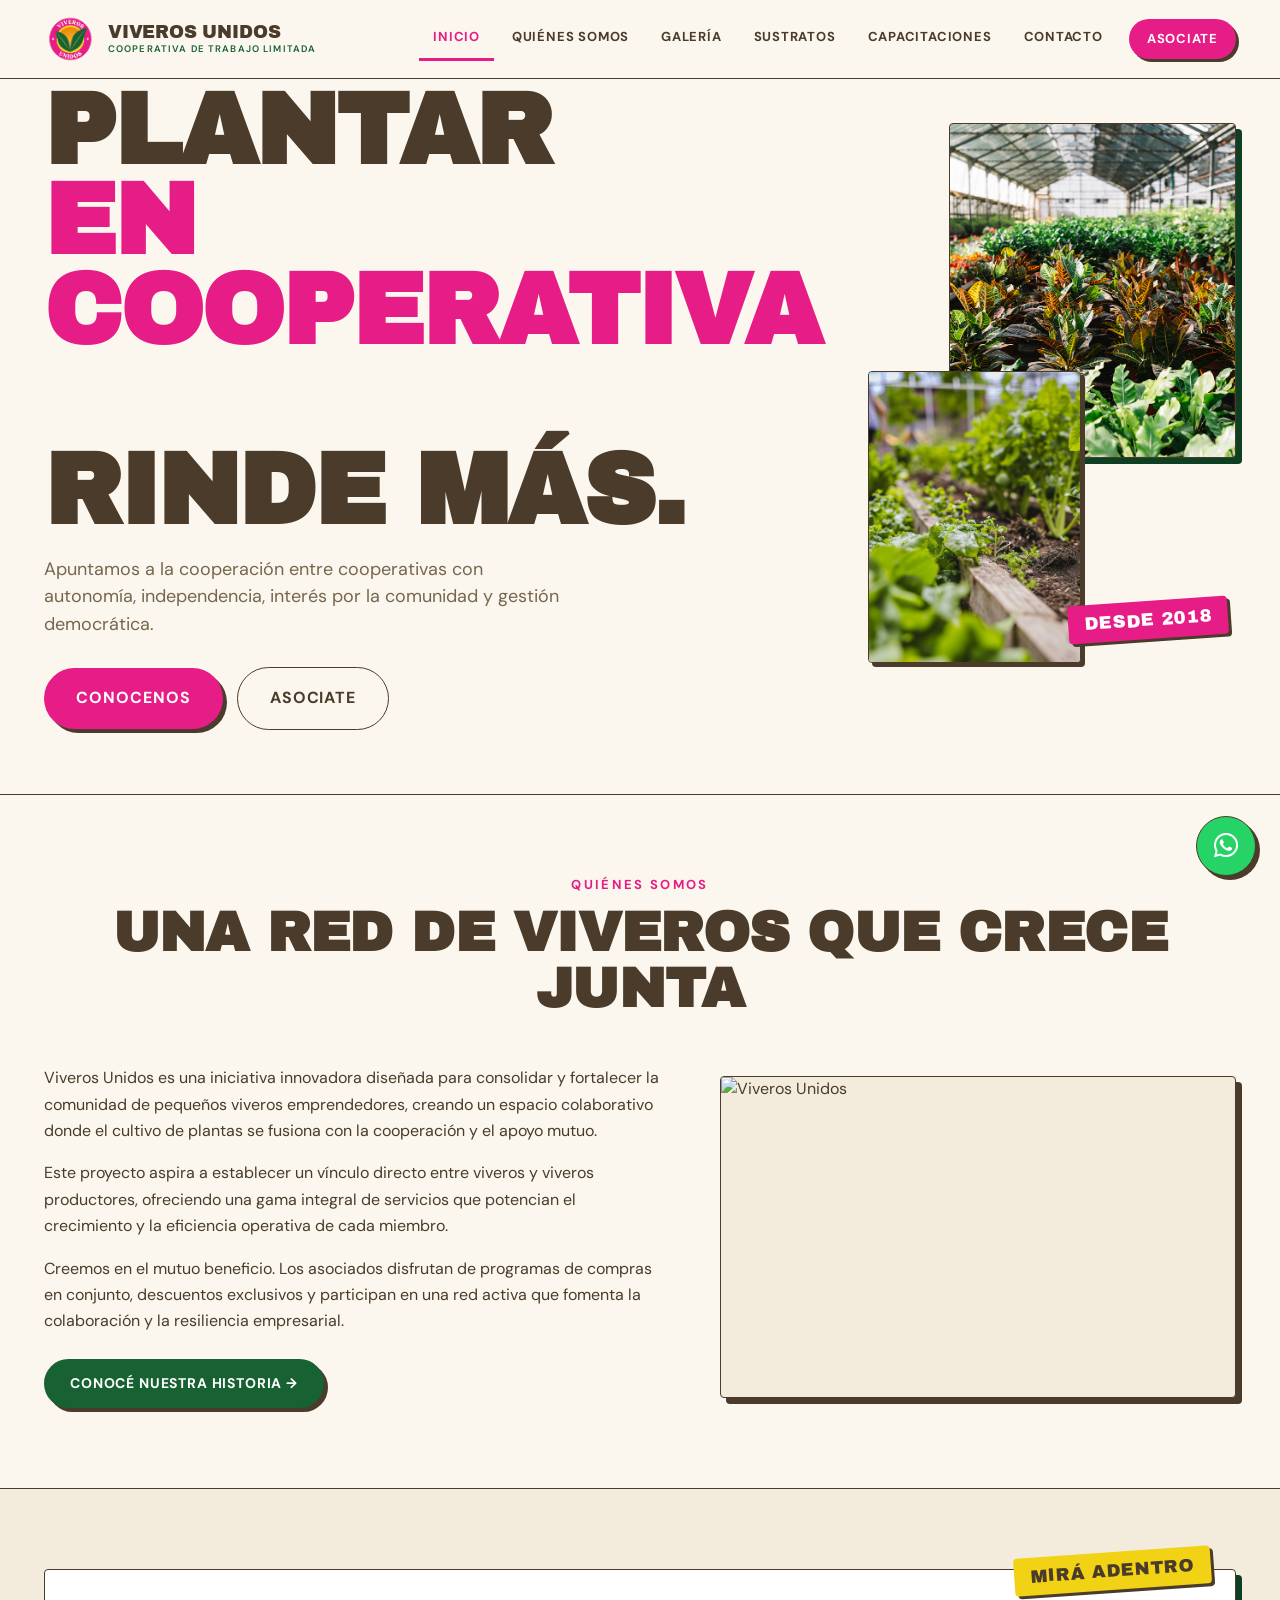
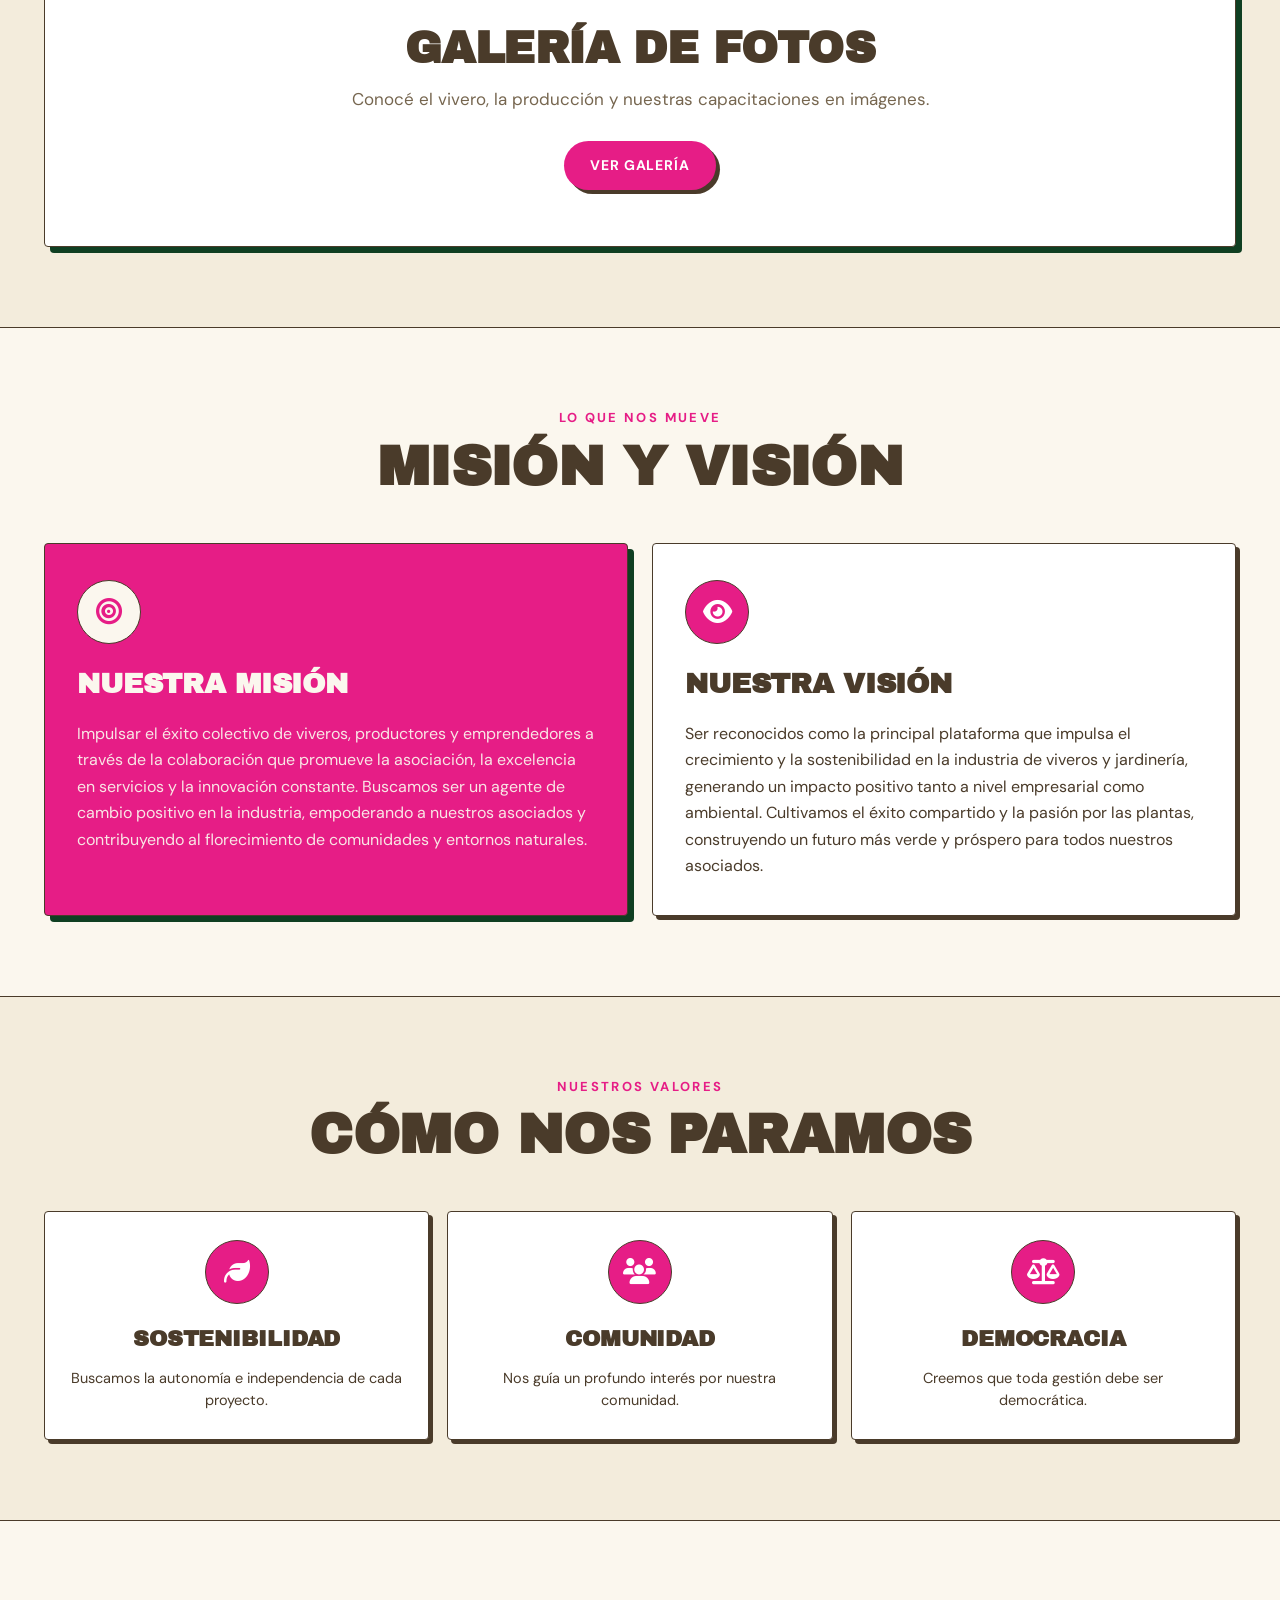
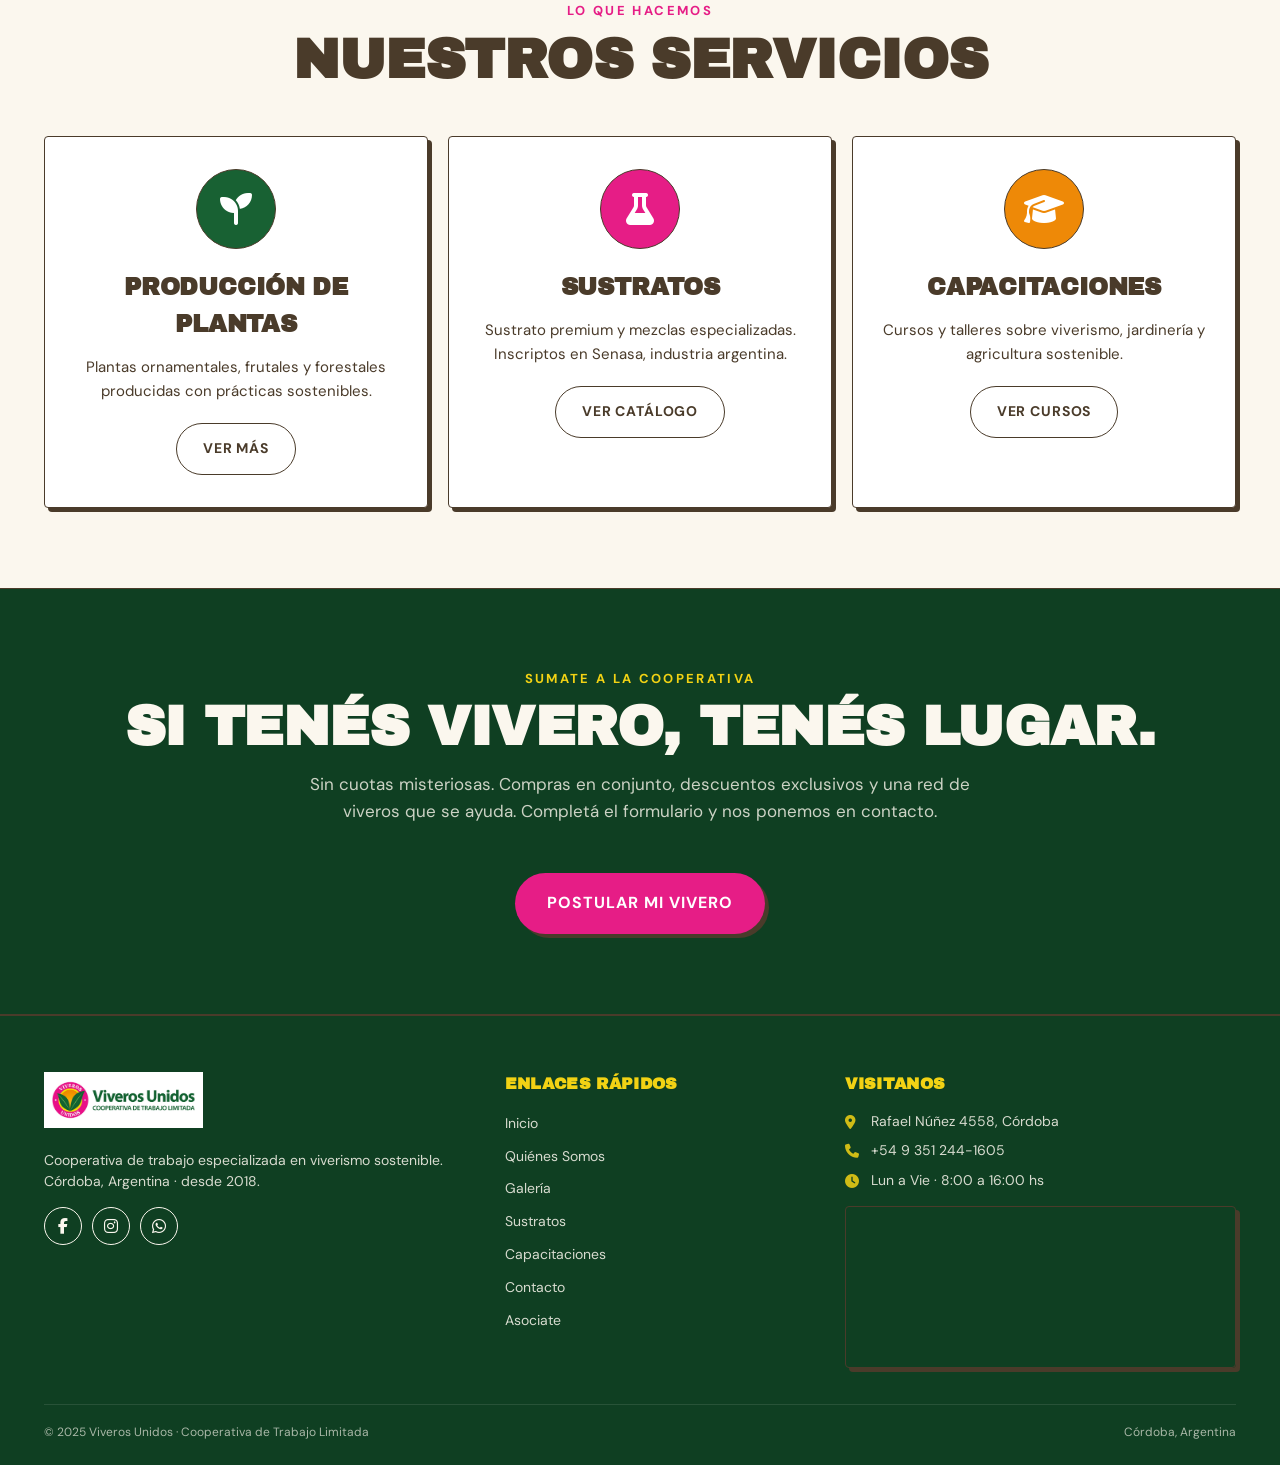
==== index.html @ 23436603 "viverosunidosweb" ====
<!DOCTYPE html>
<html lang="es-AR">
<head>
  <meta charset="UTF-8">
  <meta name="viewport" content="width=device-width, initial-scale=1.0">
  <title>Viveros Unidos · Cooperativa de Trabajo Limitada</title>
  <meta name="description" content="Cooperativa de trabajo especializada en viverismo sostenible, producción de sustratos y capacitaciones. Córdoba, Argentina.">
  <link rel="icon" type="image/png" href="../assets/images/ISOLOGOTIPOViverosUnidos.png">
  <link rel="apple-touch-icon" href="../assets/images/ISOLOGOTIPOViverosUnidos.png">
  <link rel="stylesheet" href="css/style.css">
  <link rel="stylesheet" href="https://cdnjs.cloudflare.com/ajax/libs/font-awesome/6.4.0/css/all.min.css">
</head>
<body>

  <!-- Navbar -->
  <nav class="navbar">
    <div class="nav-container">
      <div class="nav-logo">
        <a href="index.html">
          <img src="assets/images/ISOLOGOTIPOViverosUnidos.png" alt="Viveros Unidos" class="logo-image">
          <div class="logo-text">
            Viveros Unidos
            <small>Cooperativa de Trabajo Limitada</small>
          </div>
        </a>
      </div>
      <div class="nav-menu" id="navMenu">
        <a href="index.html" class="nav-link active">Inicio</a>
        <a href="pages/quienes-somos.html" class="nav-link">Quiénes Somos</a>
        <a href="pages/galeria.html" class="nav-link">Galería</a>
        <a href="pages/sustratos.html" class="nav-link">Sustratos</a>
        <a href="pages/capacitaciones.html" class="nav-link">Capacitaciones</a>
        <a href="pages/contacto.html" class="nav-link">Contacto</a>
        <a href="https://docs.google.com/forms/d/e/1FAIpQLScl4JaH5wDi6V3-eNuL0g6yEZHYVHSTzhorQi8rGUn_2HOHoA/viewform?usp=dialog" class="nav-link nav-link--cta" target="_blank" rel="noopener noreferrer">Asociate</a>
      </div>
      <div class="nav-toggle" id="navToggle">
        <span class="bar"></span>
        <span class="bar"></span>
        <span class="bar"></span>
      </div>
    </div>
  </nav>

  <!-- HERO -->
  <section class="hero hero-home" id="inicio">
    <div class="container hero-container">
      <div class="hero-content">
        <div class="eyebrow">Cooperativa de Trabajo · Córdoba</div>
        <h1>
          Plantar<br>
          <span class="accent">en cooperativa</span><br>
          rinde más.
        </h1>
        <p class="hero-subtitle">
          Apuntamos a la cooperación entre cooperativas con autonomía, independencia, interés por la comunidad y gestión democrática.
        </p>
        <div class="hero-actions">
          <a href="pages/quienes-somos.html" class="btn-primary btn-lg">Conocenos</a>
          <a href="https://docs.google.com/forms/d/e/1FAIpQLScl4JaH5wDi6V3-eNuL0g6yEZHYVHSTzhorQi8rGUn_2HOHoA/viewform?usp=dialog" class="btn-ghost btn-lg" target="_blank" rel="noopener noreferrer">Asociate</a>
        </div>
      </div>
      <div class="hero-art">
        <div class="hero-art-magenta">
          <img src="assets/images/invernaderoPortada119.jpg" alt="Invernadero Viveros Unidos">
        </div>
        <div class="hero-art-paper">
          <img src="assets/images/imgVivero1.jpg" alt="Vivero">
        </div>
        <span class="stamp" style="position:absolute; bottom: 24px; right: 8px; z-index: 2;">Desde 2018</span>
      </div>
    </div>
  </section>

  <!-- QUIÉNES SOMOS -->
  <section id="nosotros" class="section">
    <div class="container">
      <div class="section-eyebrow">Quiénes Somos</div>
      <h2 class="section-title">Una red de viveros que crece junta</h2>
      <div class="about-content">
        <div class="about-text">
          <p>Viveros Unidos es una iniciativa innovadora diseñada para consolidar y fortalecer la comunidad de pequeños viveros emprendedores, creando un espacio colaborativo donde el cultivo de plantas se fusiona con la cooperación y el apoyo mutuo.</p>
          <p>Este proyecto aspira a establecer un vínculo directo entre viveros y viveros productores, ofreciendo una gama integral de servicios que potencian el crecimiento y la eficiencia operativa de cada miembro.</p>
          <p>Creemos en el mutuo beneficio. Los asociados disfrutan de programas de compras en conjunto, descuentos exclusivos y participan en una red activa que fomenta la colaboración y la resiliencia empresarial.</p>
          <a href="pages/quienes-somos.html" class="btn-secondary" style="margin-top: 8px;">Conocé nuestra historia →</a>
        </div>
        <div class="about-image">
          <img src="assets/images/about.jpg" alt="Viveros Unidos">
        </div>
      </div>
    </div>
  </section>

  <!-- GALERÍA CTA -->
  <section class="section bg-light">
    <div class="container">
      <div class="cta-box">
        <span class="stamp stamp--gold" style="position:absolute; top:-18px; right:24px;">Mirá adentro</span>
        <h2>Galería de fotos</h2>
        <p>Conocé el vivero, la producción y nuestras capacitaciones en imágenes.</p>
        <a href="pages/galeria.html" class="btn-primary">Ver galería</a>
      </div>
    </div>
  </section>

  <!-- MISIÓN Y VISIÓN -->
  <section class="section">
    <div class="container">
      <div class="section-eyebrow">Lo que nos mueve</div>
      <h2 class="section-title">Misión y Visión</h2>
      <div class="mission-vision">
        <div class="mission-card">
          <div class="card-icon"><i class="fas fa-bullseye"></i></div>
          <h3>Nuestra Misión</h3>
          <p>Impulsar el éxito colectivo de viveros, productores y emprendedores a través de la colaboración que promueve la asociación, la excelencia en servicios y la innovación constante. Buscamos ser un agente de cambio positivo en la industria, empoderando a nuestros asociados y contribuyendo al florecimiento de comunidades y entornos naturales.</p>
        </div>
        <div class="vision-card">
          <div class="card-icon"><i class="fas fa-eye"></i></div>
          <h3>Nuestra Visión</h3>
          <p>Ser reconocidos como la principal plataforma que impulsa el crecimiento y la sostenibilidad en la industria de viveros y jardinería, generando un impacto positivo tanto a nivel empresarial como ambiental. Cultivamos el éxito compartido y la pasión por las plantas, construyendo un futuro más verde y próspero para todos nuestros asociados.</p>
        </div>
      </div>
    </div>
  </section>

  <!-- VALORES -->
  <section class="section bg-light">
    <div class="container">
      <div class="section-eyebrow">Nuestros valores</div>
      <h2 class="section-title">Cómo nos paramos</h2>
      <div class="values-grid">
        <div class="value-card">
          <div class="value-icon"><i class="fas fa-leaf"></i></div>
          <h3>Sostenibilidad</h3>
          <p>Buscamos la autonomía e independencia de cada proyecto.</p>
        </div>
        <div class="value-card">
          <div class="value-icon"><i class="fas fa-users"></i></div>
          <h3>Comunidad</h3>
          <p>Nos guía un profundo interés por nuestra comunidad.</p>
        </div>
        <div class="value-card">
          <div class="value-icon"><i class="fas fa-balance-scale"></i></div>
          <h3>Democracia</h3>
          <p>Creemos que toda gestión debe ser democrática.</p>
        </div>
      </div>
    </div>
  </section>

  <!-- SERVICIOS -->
  <section class="section">
    <div class="container">
      <div class="section-eyebrow">Lo que hacemos</div>
      <h2 class="section-title">Nuestros servicios</h2>
      <div class="services-grid">
        <div class="service-card">
          <div class="service-icon"><i class="fas fa-seedling"></i></div>
          <h3>Producción de plantas</h3>
          <p>Plantas ornamentales, frutales y forestales producidas con prácticas sostenibles.</p>
          <a href="pages/sustratos.html" class="btn-ghost">Ver más</a>
        </div>
        <div class="service-card">
          <div class="service-icon"><i class="fas fa-flask"></i></div>
          <h3>Sustratos</h3>
          <p>Sustrato premium y mezclas especializadas. Inscriptos en Senasa, industria argentina.</p>
          <a href="pages/sustratos.html" class="btn-ghost">Ver catálogo</a>
        </div>
        <div class="service-card">
          <div class="service-icon"><i class="fas fa-graduation-cap"></i></div>
          <h3>Capacitaciones</h3>
          <p>Cursos y talleres sobre viverismo, jardinería y agricultura sostenible.</p>
          <a href="pages/capacitaciones.html" class="btn-ghost">Ver cursos</a>
        </div>
      </div>
    </div>
  </section>

  <!-- FAJA CTA ASOCIATE -->
  <section class="section bg-dark">
    <div class="container">
      <div class="section-eyebrow">Sumate a la cooperativa</div>
      <h2 class="section-title">Si tenés vivero, tenés lugar.</h2>
      <p class="section-lead">
        Sin cuotas misteriosas. Compras en conjunto, descuentos exclusivos y una red de viveros que se ayuda. Completá el formulario y nos ponemos en contacto.
      </p>
      <div style="text-align:center;">
        <a href="https://docs.google.com/forms/d/e/1FAIpQLScl4JaH5wDi6V3-eNuL0g6yEZHYVHSTzhorQi8rGUn_2HOHoA/viewform?usp=dialog" class="btn-primary btn-lg" target="_blank" rel="noopener noreferrer">Postular mi vivero</a>
      </div>
    </div>
  </section>

  <!-- WhatsApp -->
  <div class="whatsapp-float">
    <a href="https://api.whatsapp.com/send?phone=5493512441605" target="_blank" rel="noopener" aria-label="WhatsApp">
      <i class="fab fa-whatsapp"></i>
    </a>
  </div>

  <!-- FOOTER -->
  <footer class="footer">
    <div class="container">
      <div class="footer-content">
        <div class="footer-section">
          <img src="../assets/images/footer-logo.png" alt="Viveros Unidos" class="footer-logo" onerror="this.src='../assets/images/logo-viveros-unidos.png'">
          <p>Cooperativa de trabajo especializada en viverismo sostenible. Córdoba, Argentina · desde 2018.</p>
          <div class="social-links">
            <a href="https://www.facebook.com/profile.php?id=100084114251123" class="social-link" target="_blank" rel="noopener"><i class="fab fa-facebook-f"></i></a>
            <a href="https://www.instagram.com/viveros.unidos" class="social-link" target="_blank" rel="noopener"><i class="fab fa-instagram"></i></a>
            <a href="https://api.whatsapp.com/send?phone=5493512441605" class="social-link" target="_blank" rel="noopener"><i class="fab fa-whatsapp"></i></a>
          </div>
        </div>
        <div class="footer-section">
          <h4>Enlaces rápidos</h4>
          <ul class="footer-links">
            <li><a href="index.html">Inicio</a></li>
            <li><a href="pages/quienes-somos.html">Quiénes Somos</a></li>
            <li><a href="pages/galeria.html">Galería</a></li>
            <li><a href="pages/sustratos.html">Sustratos</a></li>
            <li><a href="pages/capacitaciones.html">Capacitaciones</a></li>
            <li><a href="pages/contacto.html">Contacto</a></li>
            <li><a href="https://docs.google.com/forms/d/e/1FAIpQLScl4JaH5wDi6V3-eNuL0g6yEZHYVHSTzhorQi8rGUn_2HOHoA/viewform?usp=dialog" target="_blank" rel="noopener">Asociate</a></li>
          </ul>
        </div>
        <div class="footer-section">
          <h4>Visitanos</h4>
          <div class="contact-info">
            <p><i class="fas fa-map-marker-alt"></i> Rafael Núñez 4558, Córdoba</p>
            <p><i class="fas fa-phone"></i> +54 9 351 244-1605</p>
            <p><i class="fas fa-clock"></i> Lun a Vie · 8:00 a 16:00 hs</p>
          </div>
          <div class="map-container" style="margin-top: 14px;">
            <iframe
              src="https://www.google.com/maps/embed?pb=!1m18!1m12!1m3!1d3406.8012043893164!2d-64.2383430254!3d-31.36446459374143!2m3!1f0!2f0!3f0!3m2!1i1024!2i768!4f13.1!3m3!1m2!1s0x94329936b187beb3%3A0xe8a8cf2c43bc0a9c!2sAv.%20Rafael%20N%C3%BA%C3%B1ez%204558%2C%20X5009CFZ%20C%C3%B3rdoba!5e0!3m2!1ses-419!2sar!4v1757944798065!5m2!1ses-419!2sar"
              width="100%" height="160" style="border:0;" allowfullscreen="" loading="lazy"
              referrerpolicy="no-referrer-when-downgrade"></iframe>
          </div>
        </div>
      </div>
      <div class="footer-bottom">
        <div>&copy; 2025 Viveros Unidos · Cooperativa de Trabajo Limitada</div>
        <div>Córdoba, Argentina</div>
      </div>
    </div>
  </footer>

  <script src="js/main.js"></script>
</body>
</html>
---- css/style.css ----
/* ============================================================
   VIVEROS UNIDOS — Rediseño · Cooperativa de Trabajo Limitada
   Sistema de marca: magenta + sello + crema + Archivo Black
   ============================================================ */

@import url('https://fonts.googleapis.com/css2?family=Archivo+Black&family=DM+Sans:wght@400;500;600;700&family=JetBrains+Mono:wght@400;500;600&display=swap');

/* Reset + Variables */
* { margin: 0; padding: 0; box-sizing: border-box; }

:root {
  /* Marca */
  --magenta:        #E61D86;
  --magenta-deep:   #B81568;
  --magenta-soft:   #FBD8EA;
  --green:          #186133;
  --green-deep:     #0F3F22;
  --green-bright:   #70B050;
  --green-soft:     #DCE9CC;
  --gold:           #F2D214;
  --orange:         #F4A325;
  --orange-deep:    #EE8907;

  /* Neutrales */
  --paper:          #FBF7EE;
  --paper-warm:     #F3ECDC;
  --bone:           #ECE3CC;
  --soil:           #4A3B2A;
  --soil-mid:       #76664F;
  --soil-soft:      #A89A82;
  --border:         #D9CFB5;
  --white:          #FFFFFF;
  --black:          #1A140C;

  /* Semánticos */
  --bg:             var(--paper);
  --bg-alt:         var(--paper-warm);
  --text:           var(--soil);
  --text-strong:    var(--black);
  --text-muted:     var(--soil-mid);

  /* Tipos */
  --font-display:   'Archivo Black', 'Arial Black', Impact, sans-serif;
  --font-body:      'DM Sans', 'Helvetica Neue', Arial, sans-serif;

  /* Espaciado */
  --radius-sm: 2px;
  --radius:    4px;
  --radius-pill: 999px;
  --border-w:  1.5px;
  --shadow-sm: 0 1px 0 0 rgba(74,59,42,.18);
  --shadow:    4px 4px 0 0 var(--soil);
  --shadow-lg: 6px 6px 0 0 var(--soil);
  --shadow-stamp: 6px 6px 0 0 var(--green-deep);

  --ease: cubic-bezier(.2,.8,.2,1);
  --dur: 200ms;
}

html { scroll-behavior: smooth; }

body {
  font-family: var(--font-body);
  color: var(--text);
  background: var(--bg);
  line-height: 1.55;
  font-size: 16px;
  overflow-x: hidden;
  -webkit-font-smoothing: antialiased;
}

.container {
  max-width: 1240px;
  margin: 0 auto;
  padding: 0 24px;
}

/* ============================================================
   NAVBAR
   ============================================================ */
.navbar {
  position: fixed; top: 0; left: 0; right: 0; z-index: 1000;
  background: var(--paper);
  border-bottom: var(--border-w) solid var(--soil);
}

.nav-container {
  max-width: 1240px; margin: 0 auto; padding: 0 24px;
  display: flex; align-items: center; justify-content: space-between;
  height: 78px;
}

.nav-logo { display: flex; align-items: center; gap: 12px; }
.nav-logo a { display: flex; align-items: center; gap: 12px; text-decoration: none; color: var(--soil); }
.logo-image { height: 52px; width: auto; display: block; }
.logo-text {
  font-family: var(--font-display);
  font-size: 18px; line-height: .95;
  text-transform: uppercase; letter-spacing: -.01em;
  color: var(--soil);
}
.logo-text small {
  display: block; font-family: var(--font-body); font-weight: 600;
  font-size: 9.5px; letter-spacing: .12em; color: var(--green); margin-top: 3px;
}

.nav-menu {
  display: flex; align-items: center; gap: 4px; list-style: none;
}

.nav-link {
  font-family: var(--font-body); font-weight: 700; font-size: 13px;
  text-transform: uppercase; letter-spacing: .06em;
  color: var(--soil); text-decoration: none;
  padding: 10px 14px;
  border-bottom: 3px solid transparent;
  transition: color var(--dur), border-color var(--dur);
}
.nav-link:hover { color: var(--magenta); }
.nav-link.active { color: var(--magenta); border-bottom-color: var(--magenta); }

.nav-link--cta {
  background: var(--magenta); color: #fff !important;
  padding: 10px 18px; border-radius: var(--radius-pill);
  border-bottom: none !important;
  box-shadow: 3px 3px 0 0 var(--soil);
  margin-left: 8px;
  transition: transform 120ms, box-shadow 120ms, background 120ms;
}
.nav-link--cta:hover {
  background: var(--magenta-deep); transform: translate(1px,1px);
  box-shadow: 2px 2px 0 0 var(--soil);
  color: #fff !important;
}

.nav-toggle { display: none; flex-direction: column; cursor: pointer; gap: 4px; padding: 8px; }
.nav-toggle .bar { width: 24px; height: 3px; background: var(--soil); transition: var(--dur); }

/* ============================================================
   HERO
   ============================================================ */
.hero {
  padding-top: 78px; /* nav height */
  background: var(--paper);
  border-bottom: var(--border-w) solid var(--soil);
  position: relative;
}

/* hero principal (home) */
.hero-home {
  background: var(--paper);
  padding: 56px 0 64px;
}

.hero-home .hero-container {
  display: grid; grid-template-columns: 1.15fr 1fr; gap: 48px; align-items: center;
}

.eyebrow {
  font-family: var(--font-body); font-weight: 700; font-size: 13px;
  text-transform: uppercase; letter-spacing: .18em;
  color: var(--magenta); line-height: 1.2;
}

.hero-home h1 {
  font-family: var(--font-display);
  font-size: clamp(54px, 8vw, 100px);
  line-height: .9; letter-spacing: -.02em;
  text-transform: uppercase; color: var(--soil);
  margin: 14px 0 8px;
}
.hero-home h1 .accent { color: var(--magenta); display: block; }

.hero-home .hero-subtitle {
  font-family: var(--font-body); font-size: 18px; line-height: 1.55;
  color: var(--text-muted); max-width: 520px; margin: 20px 0 28px;
}

.hero-home .hero-actions { display: flex; gap: 14px; flex-wrap: wrap; align-items: center; }

.hero-home .hero-art {
  position: relative; height: 540px;
}
.hero-home .hero-art-magenta {
  position: absolute; top: 0; right: 0; width: 78%; height: 62%;
  background: var(--magenta); border-radius: var(--radius);
  border: var(--border-w) solid var(--soil);
  box-shadow: 6px 6px 0 0 var(--green-deep);
  overflow: hidden;
}
.hero-home .hero-art-magenta img { width: 100%; height: 100%; object-fit: cover; display: block; }
.hero-home .hero-art-paper {
  position: absolute; bottom: 0; left: 0; width: 58%; height: 54%;
  background: var(--paper-warm); border-radius: var(--radius);
  border: var(--border-w) solid var(--soil);
  box-shadow: var(--shadow);
  overflow: hidden;
}
.hero-home .hero-art-paper img { width: 100%; height: 100%; object-fit: cover; display: block; }

/* hero secundario (páginas internas) */
.hero-page {
  background: var(--green-deep); color: var(--paper);
  border-bottom: var(--border-w) solid var(--soil);
  padding: 96px 0 80px;
  position: relative; overflow: hidden;
}
.hero-page::before {
  content: ''; position: absolute; inset: 78px 0 0 0;
  background: linear-gradient(135deg, rgba(15,63,34,.65), rgba(74,59,42,.65));
  z-index: 1;
}
.hero-page.has-image::after {
  content: ''; position: absolute; inset: 78px 0 0 0;
  background-image: var(--hero-image);
  background-size: cover; background-position: center;
  z-index: 0;
}
.hero-page > .hero-content { position: relative; z-index: 2; text-align: center; max-width: 880px; margin: 0 auto; padding: 0 24px; }
.hero-page h1 {
  font-family: var(--font-display);
  font-size: clamp(40px, 7vw, 84px);
  line-height: .95; letter-spacing: -.01em;
  text-transform: uppercase; color: var(--paper);
}
.hero-page .hero-subtitle {
  font-family: var(--font-body); font-size: 18px; line-height: 1.55;
  color: rgba(251,247,238,.85); margin-top: 16px;
}

/* sello rotado */
.stamp {
  display: inline-block;
  background: var(--magenta); color: #fff;
  font-family: var(--font-display); font-size: 18px;
  text-transform: uppercase; letter-spacing: .04em;
  padding: 10px 16px; border-radius: var(--radius);
  box-shadow: 3px 3px 0 0 var(--soil);
  transform: rotate(-4deg); line-height: 1;
}
.stamp--gold { background: var(--gold); color: var(--soil); }
.stamp--green { background: var(--green); }

/* ============================================================
   BUTTONS
   ============================================================ */
.btn-primary, .btn-secondary, .btn-ghost {
  display: inline-block;
  font-family: var(--font-body); font-weight: 700; font-size: 14px;
  text-transform: uppercase; letter-spacing: .06em;
  padding: 14px 26px; border-radius: var(--radius-pill);
  text-decoration: none; cursor: pointer; border: none;
  transition: transform 120ms var(--ease), box-shadow 120ms, background 120ms;
}
.btn-primary {
  background: var(--magenta); color: #fff;
  box-shadow: 4px 4px 0 0 var(--soil);
}
.btn-primary:hover {
  background: var(--magenta-deep);
  transform: translate(2px,2px);
  box-shadow: 2px 2px 0 0 var(--soil);
}
.btn-secondary {
  background: var(--green); color: #fff;
  box-shadow: 4px 4px 0 0 var(--soil);
}
.btn-secondary:hover {
  background: var(--green-deep);
  transform: translate(2px,2px);
  box-shadow: 2px 2px 0 0 var(--soil);
}
.btn-ghost {
  background: transparent; color: var(--soil);
  border: var(--border-w) solid var(--soil);
}
.btn-ghost:hover { background: var(--bone); }

.btn-lg { padding: 18px 32px; font-size: 16px; }

/* hero-page buttons inherit paper color */
.hero-page .btn-ghost { color: var(--paper); border-color: var(--paper); }
.hero-page .btn-ghost:hover { background: rgba(251,247,238,.1); }

/* ============================================================
   SECTIONS
   ============================================================ */
.section { padding: 80px 0; }
.section.bg-light { background: var(--paper-warm); border-top: var(--border-w) solid var(--soil); border-bottom: var(--border-w) solid var(--soil); }
.section.bg-dark { background: var(--green-deep); color: var(--paper); border-top: var(--border-w) solid var(--soil); border-bottom: var(--border-w) solid var(--soil); }
.section.bg-magenta { background: var(--magenta); color: #fff; border-top: var(--border-w) solid var(--soil); border-bottom: var(--border-w) solid var(--soil); }

.section-eyebrow {
  font-family: var(--font-body); font-weight: 700; font-size: 13px;
  text-transform: uppercase; letter-spacing: .18em;
  color: var(--magenta); text-align: center; margin-bottom: 10px;
}
.section.bg-dark .section-eyebrow,
.section.bg-magenta .section-eyebrow { color: var(--gold); }

.section-title {
  font-family: var(--font-display);
  font-size: clamp(36px, 5vw, 56px);
  line-height: 1; letter-spacing: -.01em;
  text-transform: uppercase; text-align: center;
  color: var(--soil); margin-bottom: 48px;
}
.section.bg-dark .section-title,
.section.bg-magenta .section-title { color: var(--paper); }

.section-lead {
  text-align: center; max-width: 720px; margin: -32px auto 48px;
  font-size: 17px; line-height: 1.6; color: var(--text-muted);
}
.section.bg-dark .section-lead { color: rgba(251,247,238,.8); }

/* ============================================================
   ABOUT (texto + imagen)
   ============================================================ */
.about-content { display: grid; grid-template-columns: 1.2fr 1fr; gap: 56px; align-items: center; }
.about-content.reverse > *:first-child { order: 2; }
.about-text h3 {
  font-family: var(--font-display);
  font-size: 24px; text-transform: uppercase; color: var(--soil);
  letter-spacing: -.005em; margin: 24px 0 10px;
}
.about-text h3:first-child { margin-top: 0; }
.about-text p { margin-bottom: 16px; font-size: 16px; line-height: 1.65; color: var(--text); }
.about-image {
  background: var(--paper-warm);
  border: var(--border-w) solid var(--soil);
  border-radius: var(--radius);
  box-shadow: var(--shadow-lg);
  overflow: hidden;
}
.about-image img { width: 100%; height: 100%; min-height: 320px; max-height: 480px; object-fit: cover; display: block; }

/* ============================================================
   GRID CARDS (valores, beneficios, talleres, contacto, FAQ)
   ============================================================ */
.values-grid, .benefits-grid, .workshops-grid, .contact-grid, .faq-grid {
  display: grid; gap: 18px;
  grid-template-columns: repeat(3, 1fr);
}
.faq-grid { grid-template-columns: repeat(2, 1fr); }

.value-card, .benefit-item, .workshop-card, .contact-card, .faq-item {
  background: var(--white);
  border: var(--border-w) solid var(--soil);
  border-radius: var(--radius);
  box-shadow: var(--shadow);
  padding: 28px 26px;
  text-align: center;
  transition: box-shadow 120ms, transform 120ms;
}
.value-card:hover, .benefit-item:hover, .workshop-card:hover, .contact-card:hover {
  box-shadow: var(--shadow-stamp);
}

.value-icon, .benefit-icon, .workshop-icon, .contact-icon, .card-icon {
  width: 64px; height: 64px; margin: 0 auto 18px;
  background: var(--magenta); color: #fff;
  border-radius: var(--radius-pill);
  border: var(--border-w) solid var(--soil);
  display: flex; align-items: center; justify-content: center;
  font-size: 26px;
}
.benefit-icon { background: var(--green); }
.workshop-icon { background: var(--gold); color: var(--soil); }
.contact-icon { background: var(--orange-deep); }

.value-card h3, .benefit-item h3, .workshop-card h3, .contact-card h3, .faq-item h3 {
  font-family: var(--font-display);
  font-size: 22px; text-transform: uppercase; color: var(--soil);
  letter-spacing: -.005em; margin-bottom: 10px;
}
.value-card p, .benefit-item p, .workshop-card p, .contact-card p, .faq-item p {
  font-size: 14.5px; line-height: 1.55; color: var(--text); margin: 0;
}
.workshop-duration {
  display: inline-block; margin-top: 14px;
  font-family: var(--font-body); font-weight: 700; font-size: 12px;
  text-transform: uppercase; letter-spacing: .08em;
  color: var(--magenta);
}
.faq-item { text-align: left; }

.contact-link {
  display: inline-flex; align-items: center; gap: 6px;
  margin-top: 12px; color: var(--magenta);
  font-weight: 700; font-size: 13px; text-decoration: none;
  text-transform: uppercase; letter-spacing: .06em;
}
.contact-link:hover { color: var(--magenta-deep); }

/* ============================================================
   MISSION / VISION
   ============================================================ */
.mission-vision { display: grid; grid-template-columns: 1fr 1fr; gap: 24px; }
.mission-card, .vision-card {
  background: var(--white);
  border: var(--border-w) solid var(--soil);
  border-radius: var(--radius);
  box-shadow: var(--shadow);
  padding: 36px 32px;
}
.mission-card { background: var(--magenta); color: #fff; box-shadow: var(--shadow-stamp); }
.mission-card h3, .vision-card h3 {
  font-family: var(--font-display);
  font-size: 28px; text-transform: uppercase; color: var(--soil);
  margin-bottom: 16px; letter-spacing: -.005em;
}
.mission-card h3 { color: var(--paper); }
.mission-card p { color: rgba(251,247,238,.92); font-size: 16px; line-height: 1.65; }
.vision-card p { color: var(--text); font-size: 16px; line-height: 1.65; }
.mission-card .card-icon { background: var(--paper); color: var(--magenta); }
.vision-card .card-icon { background: var(--magenta); }
.mission-card .card-icon, .vision-card .card-icon { margin: 0 0 18px; }

/* ============================================================
   SERVICIOS / PRODUCTOS / CURSOS
   ============================================================ */
.services-grid { display: grid; grid-template-columns: repeat(3, 1fr); gap: 20px; }
.service-card {
  background: var(--white);
  border: var(--border-w) solid var(--soil);
  border-radius: var(--radius);
  box-shadow: var(--shadow);
  padding: 32px 28px;
  text-align: center;
}
.service-card:hover { box-shadow: var(--shadow-stamp); }
.service-icon {
  width: 80px; height: 80px; margin: 0 auto 20px;
  background: var(--green); color: #fff;
  border-radius: var(--radius-pill);
  border: var(--border-w) solid var(--soil);
  display: flex; align-items: center; justify-content: center;
  font-size: 32px;
}
.service-card:nth-child(2) .service-icon { background: var(--magenta); }
.service-card:nth-child(3) .service-icon { background: var(--orange-deep); }
.service-card h3 {
  font-family: var(--font-display);
  font-size: 24px; text-transform: uppercase; color: var(--soil);
  margin-bottom: 12px; letter-spacing: -.005em;
}
.service-card p { font-size: 15px; line-height: 1.6; color: var(--text); margin-bottom: 20px; }

/* productos (sustratos) */
.products-grid { display: grid; grid-template-columns: repeat(3, 1fr); gap: 18px; }
.product-card {
  background: var(--white);
  border: var(--border-w) solid var(--soil);
  border-radius: var(--radius);
  box-shadow: var(--shadow);
  overflow: hidden;
  display: flex; flex-direction: column;
  transition: box-shadow 120ms;
}
.product-card:hover { box-shadow: var(--shadow-stamp); }
.product-image { aspect-ratio: 4/3; overflow: hidden; border-bottom: var(--border-w) solid var(--soil); background: var(--paper-warm); }
.product-image img { width: 100%; height: 100%; object-fit: cover; display: block; }
.product-content { padding: 22px 24px 24px; display: flex; flex-direction: column; flex: 1; }
.product-content h3 {
  font-family: var(--font-display);
  font-size: 22px; text-transform: uppercase; color: var(--soil);
  letter-spacing: -.005em; margin-bottom: 10px;
}
.product-content p { font-size: 14.5px; line-height: 1.55; color: var(--text); margin-bottom: 16px; }
.product-features { display: flex; flex-direction: column; gap: 6px; margin-bottom: 20px; }
.feature {
  display: flex; align-items: center; gap: 8px;
  font-size: 13px; color: var(--text); font-weight: 500;
}
.feature i { color: var(--green); font-size: 14px; }
.product-content .btn-ghost { align-self: flex-start; padding: 10px 18px; font-size: 12px; }

/* cursos */
.courses-grid { display: grid; grid-template-columns: repeat(3, 1fr); gap: 18px; }
.course-card {
  background: var(--white);
  border: var(--border-w) solid var(--soil);
  border-radius: var(--radius);
  box-shadow: var(--shadow);
  overflow: hidden;
  display: flex; flex-direction: column;
}
.course-card:hover { box-shadow: var(--shadow-stamp); }
.course-image { aspect-ratio: 16/10; overflow: hidden; border-bottom: var(--border-w) solid var(--soil); position: relative; background: var(--green-soft); }
.course-image img { width: 100%; height: 100%; object-fit: cover; display: block; }
.course-content { padding: 20px 22px 22px; display: flex; flex-direction: column; flex: 1; }
.course-category {
  align-self: flex-start;
  font-family: var(--font-body); font-weight: 700; font-size: 11px;
  background: var(--magenta); color: #fff;
  padding: 4px 10px; border-radius: var(--radius-sm);
  text-transform: uppercase; letter-spacing: .08em;
  margin-bottom: 12px;
}
.course-content h3 {
  font-family: var(--font-display);
  font-size: 22px; text-transform: uppercase; color: var(--soil);
  letter-spacing: -.005em; margin-bottom: 10px; line-height: 1.05;
}
.course-content p { font-size: 14.5px; line-height: 1.55; color: var(--text); margin-bottom: 14px; flex: 1; }
.course-details {
  display: flex; flex-wrap: wrap; gap: 12px;
  font-size: 12px; color: var(--text-muted); margin-bottom: 16px;
}
.course-details span { display: inline-flex; align-items: center; gap: 5px; }
.course-details i { color: var(--magenta); }

/* ============================================================
   STATS
   ============================================================ */
.stats-grid {
  display: grid; gap: 18px;
  grid-template-columns: repeat(6, 1fr);
}
.stat-item {
  background: var(--white);
  border: var(--border-w) solid var(--soil);
  border-radius: var(--radius);
  box-shadow: var(--shadow);
  padding: 24px 16px;
  text-align: center;
}
.stat-number {
  font-family: var(--font-display);
  font-size: 44px; color: var(--magenta); line-height: 1;
}
.stat-label {
  font-family: var(--font-body); font-weight: 700; font-size: 12px;
  text-transform: uppercase; letter-spacing: .06em;
  color: var(--text-muted); margin-top: 10px;
}

/* ============================================================
   PROCESS / METHODOLOGY (numbered steps)
   ============================================================ */
.process-steps { display: flex; flex-direction: column; gap: 20px; max-width: 880px; margin: 0 auto; }
.process-step, .methodology-item {
  display: flex; gap: 24px; align-items: flex-start;
  background: var(--white);
  border: var(--border-w) solid var(--soil);
  border-radius: var(--radius);
  box-shadow: var(--shadow);
  padding: 22px 26px;
}
.step-number, .methodology-number {
  flex-shrink: 0;
  width: 64px; height: 64px;
  background: var(--magenta); color: #fff;
  border-radius: var(--radius-pill);
  border: var(--border-w) solid var(--soil);
  display: flex; align-items: center; justify-content: center;
  font-family: var(--font-display); font-size: 28px; line-height: 1;
}
.step-content h3, .methodology-content h3 {
  font-family: var(--font-display);
  font-size: 22px; text-transform: uppercase; color: var(--soil);
  letter-spacing: -.005em; margin-bottom: 6px;
}
.step-content p, .methodology-content p { font-size: 15px; line-height: 1.55; color: var(--text); }

.methodology-grid { display: grid; grid-template-columns: 1fr 1fr; gap: 18px; }
.methodology-grid .methodology-item { padding: 22px 24px; }
.methodology-grid .methodology-number { width: 56px; height: 56px; font-size: 22px; }

/* ============================================================
   CTA BOX
   ============================================================ */
.cta-box {
  background: var(--white);
  border: var(--border-w) solid var(--soil);
  border-radius: var(--radius);
  box-shadow: var(--shadow-stamp);
  padding: 56px 48px;
  text-align: center;
  position: relative;
}
.cta-box h2 {
  font-family: var(--font-display);
  font-size: clamp(28px, 4vw, 44px);
  text-transform: uppercase; color: var(--soil);
  letter-spacing: -.01em; line-height: 1; margin-bottom: 16px;
}
.cta-box p {
  font-size: 17px; line-height: 1.55; color: var(--text-muted);
  max-width: 580px; margin: 0 auto 28px;
}
.cta-box .btn-primary + .btn-secondary,
.cta-box .btn-primary + .btn-ghost { margin-left: 8px; }

/* ============================================================
   GALERÍA
   ============================================================ */
.gallery-filters {
  display: flex; flex-wrap: wrap; gap: 10px;
  justify-content: center; margin-bottom: 36px;
}
.filter-btn {
  font-family: var(--font-body); font-weight: 600; font-size: 13px;
  padding: 10px 18px; border-radius: var(--radius-pill);
  border: var(--border-w) solid var(--soil);
  background: var(--white); color: var(--soil); cursor: pointer;
  transition: background 120ms, color 120ms;
}
.filter-btn:hover { background: var(--bone); }
.filter-btn.active { background: var(--soil); color: var(--paper); }

.gallery-grid {
  display: grid; gap: 14px;
  grid-template-columns: repeat(3, 1fr);
}
.gallery-item {
  background: var(--white);
  border: var(--border-w) solid var(--soil);
  border-radius: var(--radius);
  box-shadow: var(--shadow);
  overflow: hidden;
}
.gallery-item img { width: 100%; height: 260px; object-fit: cover; display: block; border-bottom: var(--border-w) solid var(--soil); }
.gallery-item figcaption {
  padding: 12px 16px;
  font-family: var(--font-body); font-weight: 600; font-size: 13px;
  color: var(--soil); letter-spacing: .02em;
}

/* ============================================================
   FORM
   ============================================================ */
.contact-form-container {
  display: grid; grid-template-columns: 1fr 1.2fr; gap: 56px; align-items: start;
}
.form-info h2 {
  font-family: var(--font-display);
  font-size: 40px; text-transform: uppercase; color: var(--soil);
  letter-spacing: -.01em; line-height: 1; margin-bottom: 16px;
}
.form-info p { font-size: 16px; line-height: 1.6; color: var(--text); margin-bottom: 28px; }
.contact-benefits { display: flex; flex-direction: column; gap: 12px; }
.benefit {
  display: flex; align-items: center; gap: 10px;
  font-size: 14.5px; color: var(--text);
}
.benefit i { color: var(--green); font-size: 18px; }

.form-container {
  background: var(--white);
  border: var(--border-w) solid var(--soil);
  border-radius: var(--radius);
  box-shadow: var(--shadow-lg);
  padding: 36px 32px;
}
.form-group { margin-bottom: 20px; }
.form-group label {
  display: block; margin-bottom: 8px;
  font-family: var(--font-body); font-weight: 700; font-size: 12px;
  text-transform: uppercase; letter-spacing: .08em; color: var(--soil);
}
.form-group input,
.form-group select,
.form-group textarea {
  width: 100%; padding: 12px 14px;
  font-family: var(--font-body); font-size: 15px; color: var(--soil);
  background: var(--white);
  border: var(--border-w) solid var(--soil);
  border-radius: var(--radius);
  outline: none;
  transition: border-color 120ms, box-shadow 120ms;
}
.form-group input:focus,
.form-group select:focus,
.form-group textarea:focus {
  border-color: var(--magenta);
  box-shadow: 3px 3px 0 0 var(--magenta);
}
.form-group textarea { min-height: 130px; resize: vertical; font-family: var(--font-body); }
.checkbox-label {
  display: flex; align-items: center; gap: 10px; cursor: pointer;
  font-size: 14px; color: var(--text); margin: 0;
  text-transform: none; letter-spacing: 0; font-weight: 500;
}
.checkbox-label input[type="checkbox"] {
  width: 18px; height: 18px; accent-color: var(--magenta); cursor: pointer;
}

/* ============================================================
   MAP
   ============================================================ */
.map-container {
  border: var(--border-w) solid var(--soil);
  border-radius: var(--radius);
  box-shadow: var(--shadow);
  overflow: hidden;
}
.map-container iframe { width: 100%; display: block; border: 0; }

.map-full { padding: 0; background: var(--paper); border-top: var(--border-w) solid var(--soil); }
.map-full .container { max-width: 100%; padding: 0; }
.map-full .map-container { border: 0; border-radius: 0; box-shadow: none; }
.map-full .map-container iframe { height: 56vh; }

/* ============================================================
   FOOTER
   ============================================================ */
.footer {
  background: var(--green-deep); color: var(--paper);
  padding: 56px 0 24px;
  border-top: var(--border-w) solid var(--soil);
}
.footer-content { display: grid; grid-template-columns: 1.4fr 1fr 1.3fr; gap: 40px; }
.footer-section h3 { margin: 0; }
.footer-section h4 {
  font-family: var(--font-display);
  font-size: 16px; text-transform: uppercase;
  color: var(--gold); letter-spacing: .02em;
  margin-bottom: 14px;
}
.footer-section p { font-family: var(--font-body); font-size: 14px; line-height: 1.55; opacity: .85; margin-bottom: 8px; }
.footer-logo { height: 56px; margin-bottom: 14px; }

.social-links { display: flex; gap: 10px; margin-top: 14px; }
.social-link {
  width: 38px; height: 38px; border-radius: var(--radius-pill);
  border: var(--border-w) solid var(--paper);
  display: flex; align-items: center; justify-content: center;
  color: var(--paper); text-decoration: none;
  transition: background 120ms, color 120ms;
}
.social-link:hover { background: var(--magenta); border-color: var(--magenta); color: #fff; }

.footer-links { list-style: none; padding: 0; margin: 0; display: flex; flex-direction: column; gap: 8px; }
.footer-links a {
  color: var(--paper); opacity: .85; text-decoration: none;
  font-family: var(--font-body); font-size: 14px;
}
.footer-links a:hover { opacity: 1; color: var(--gold); }

.contact-info p { display: flex; align-items: center; gap: 10px; opacity: .85; }
.contact-info i { color: var(--gold); width: 16px; }

.footer-bottom {
  border-top: 1px solid rgba(251,247,238,.16);
  padding-top: 18px; margin-top: 36px;
  display: flex; justify-content: space-between; flex-wrap: wrap; gap: 12px;
  font-size: 12px; opacity: .65;
}

/* ============================================================
   WHATSAPP FLOAT
   ============================================================ */
.whatsapp-float {
  position: fixed; bottom: 24px; right: 24px; z-index: 999;
}
.whatsapp-float a {
  display: flex; align-items: center; justify-content: center;
  width: 60px; height: 60px;
  background: #25D366; color: #fff;
  border: var(--border-w) solid var(--soil);
  border-radius: var(--radius-pill);
  font-size: 28px; text-decoration: none;
  box-shadow: 4px 4px 0 0 var(--soil);
  transition: transform 120ms, box-shadow 120ms;
}
.whatsapp-float a:hover {
  transform: translate(2px,2px);
  box-shadow: 2px 2px 0 0 var(--soil);
}

/* ============================================================
   RESPONSIVE
   ============================================================ */
@media (max-width: 980px) {
  .hero-home .hero-container { grid-template-columns: 1fr; }
  .hero-home .hero-art { height: 380px; max-width: 560px; margin: 0 auto; }
  .about-content { grid-template-columns: 1fr; gap: 32px; }
  .about-content.reverse > *:first-child { order: 0; }
  .mission-vision { grid-template-columns: 1fr; }
  .services-grid, .values-grid, .benefits-grid, .workshops-grid,
  .contact-grid, .products-grid, .courses-grid {
    grid-template-columns: repeat(2, 1fr);
  }
  .stats-grid { grid-template-columns: repeat(3, 1fr); }
  .methodology-grid, .faq-grid { grid-template-columns: 1fr; }
  .gallery-grid { grid-template-columns: repeat(2, 1fr); }
  .contact-form-container { grid-template-columns: 1fr; }
  .footer-content { grid-template-columns: 1fr; }
}

@media (max-width: 720px) {
  .nav-menu {
    display: none;
    position: fixed; top: 78px; left: 0; right: 0;
    flex-direction: column; align-items: stretch;
    background: var(--paper);
    border-bottom: var(--border-w) solid var(--soil);
    padding: 12px 16px 24px; gap: 4px;
  }
  .nav-menu.active { display: flex; }
  .nav-link { padding: 14px 12px; border-bottom: none; border-left: 3px solid transparent; }
  .nav-link.active { border-bottom: none; border-left-color: var(--magenta); }
  .nav-link--cta { margin-left: 0; margin-top: 6px; text-align: center; }
  .nav-toggle { display: flex; }
  .logo-text { font-size: 15px; }
  .logo-text small { font-size: 8px; }
  .logo-image { height: 44px; }

  .section { padding: 56px 0; }
  .hero-home, .hero-page { padding: 24px 0 40px; padding-top: 24px; }
  .hero-home .hero-actions { flex-direction: column; align-items: stretch; }
  .hero-home .hero-actions .btn-primary,
  .hero-home .hero-actions .btn-ghost,
  .hero-home .hero-actions .btn-secondary { text-align: center; }

  .services-grid, .values-grid, .benefits-grid, .workshops-grid,
  .contact-grid, .products-grid, .courses-grid, .stats-grid,
  .gallery-grid {
    grid-template-columns: 1fr;
  }
  .process-step, .methodology-item { flex-direction: column; align-items: stretch; }
  .step-number, .methodology-number { margin: 0 auto; }
  .cta-box { padding: 36px 24px; }
  .footer-bottom { flex-direction: column; align-items: flex-start; }
}
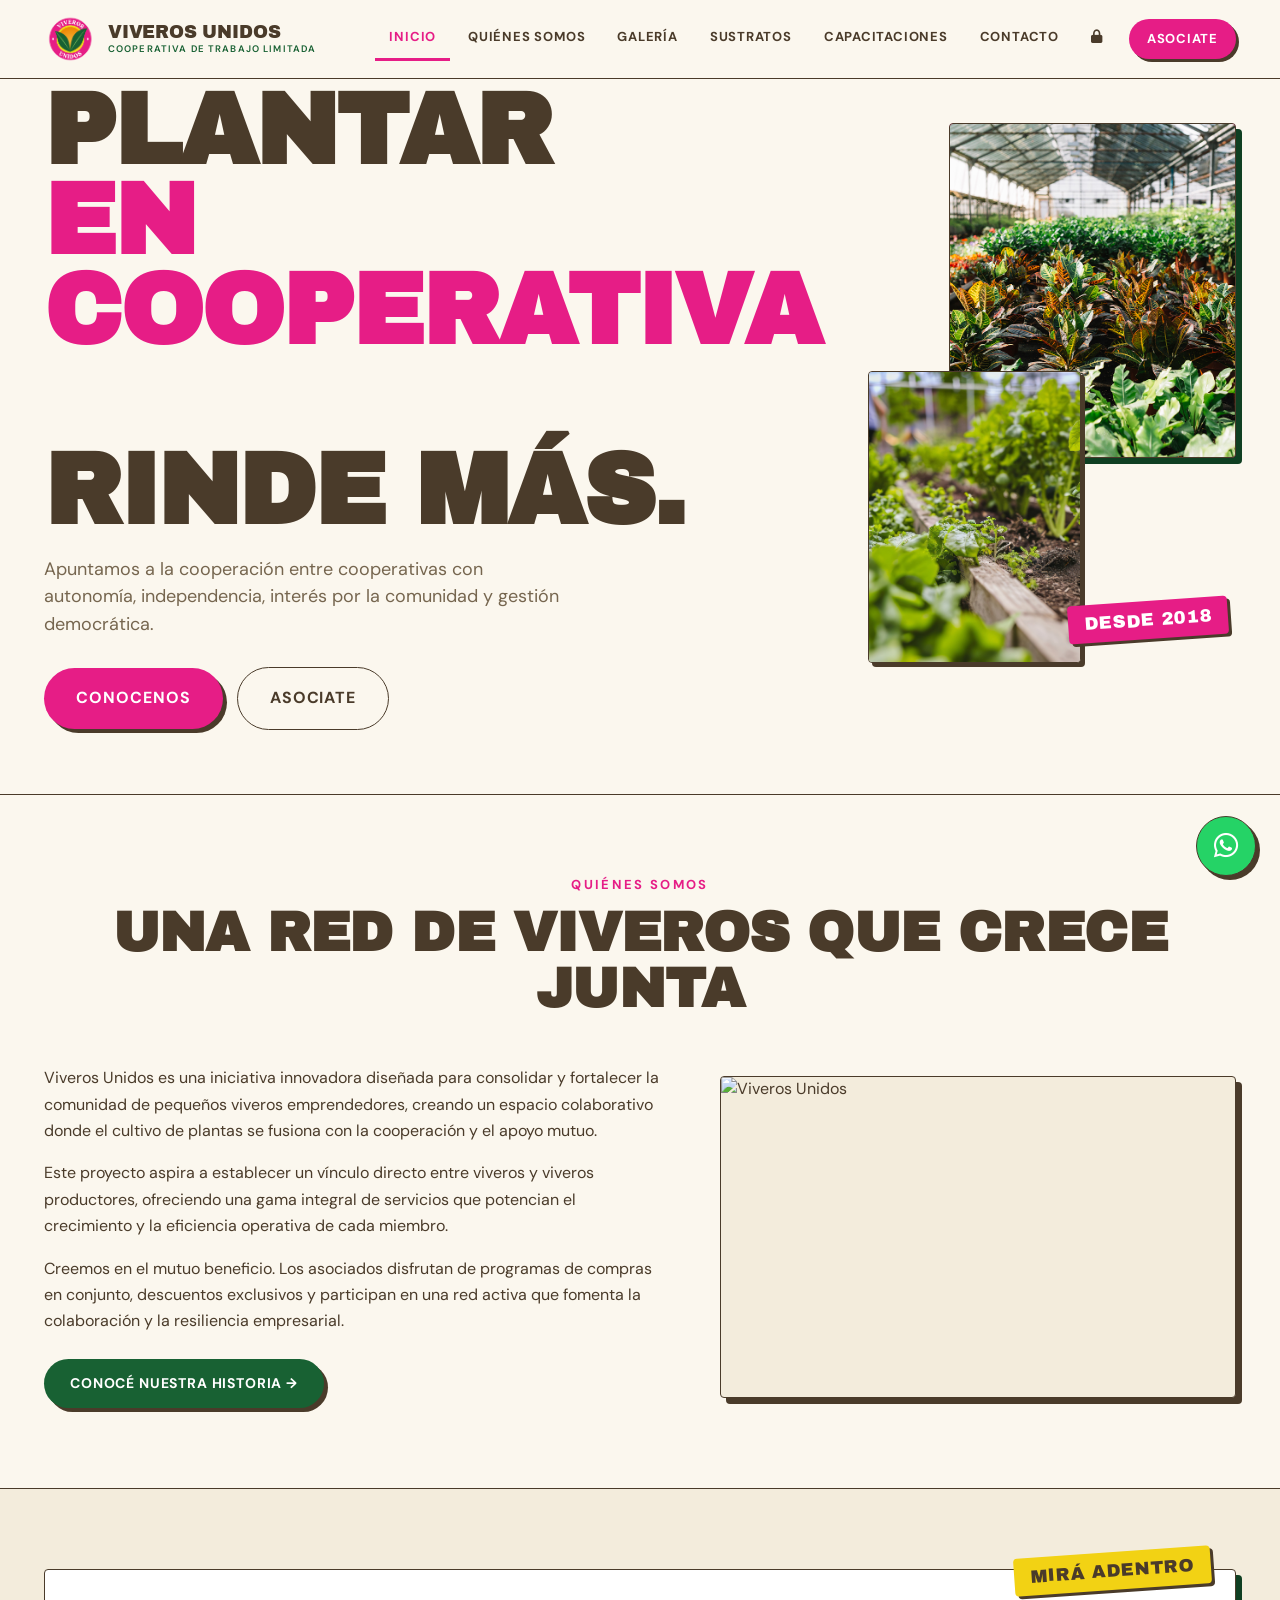
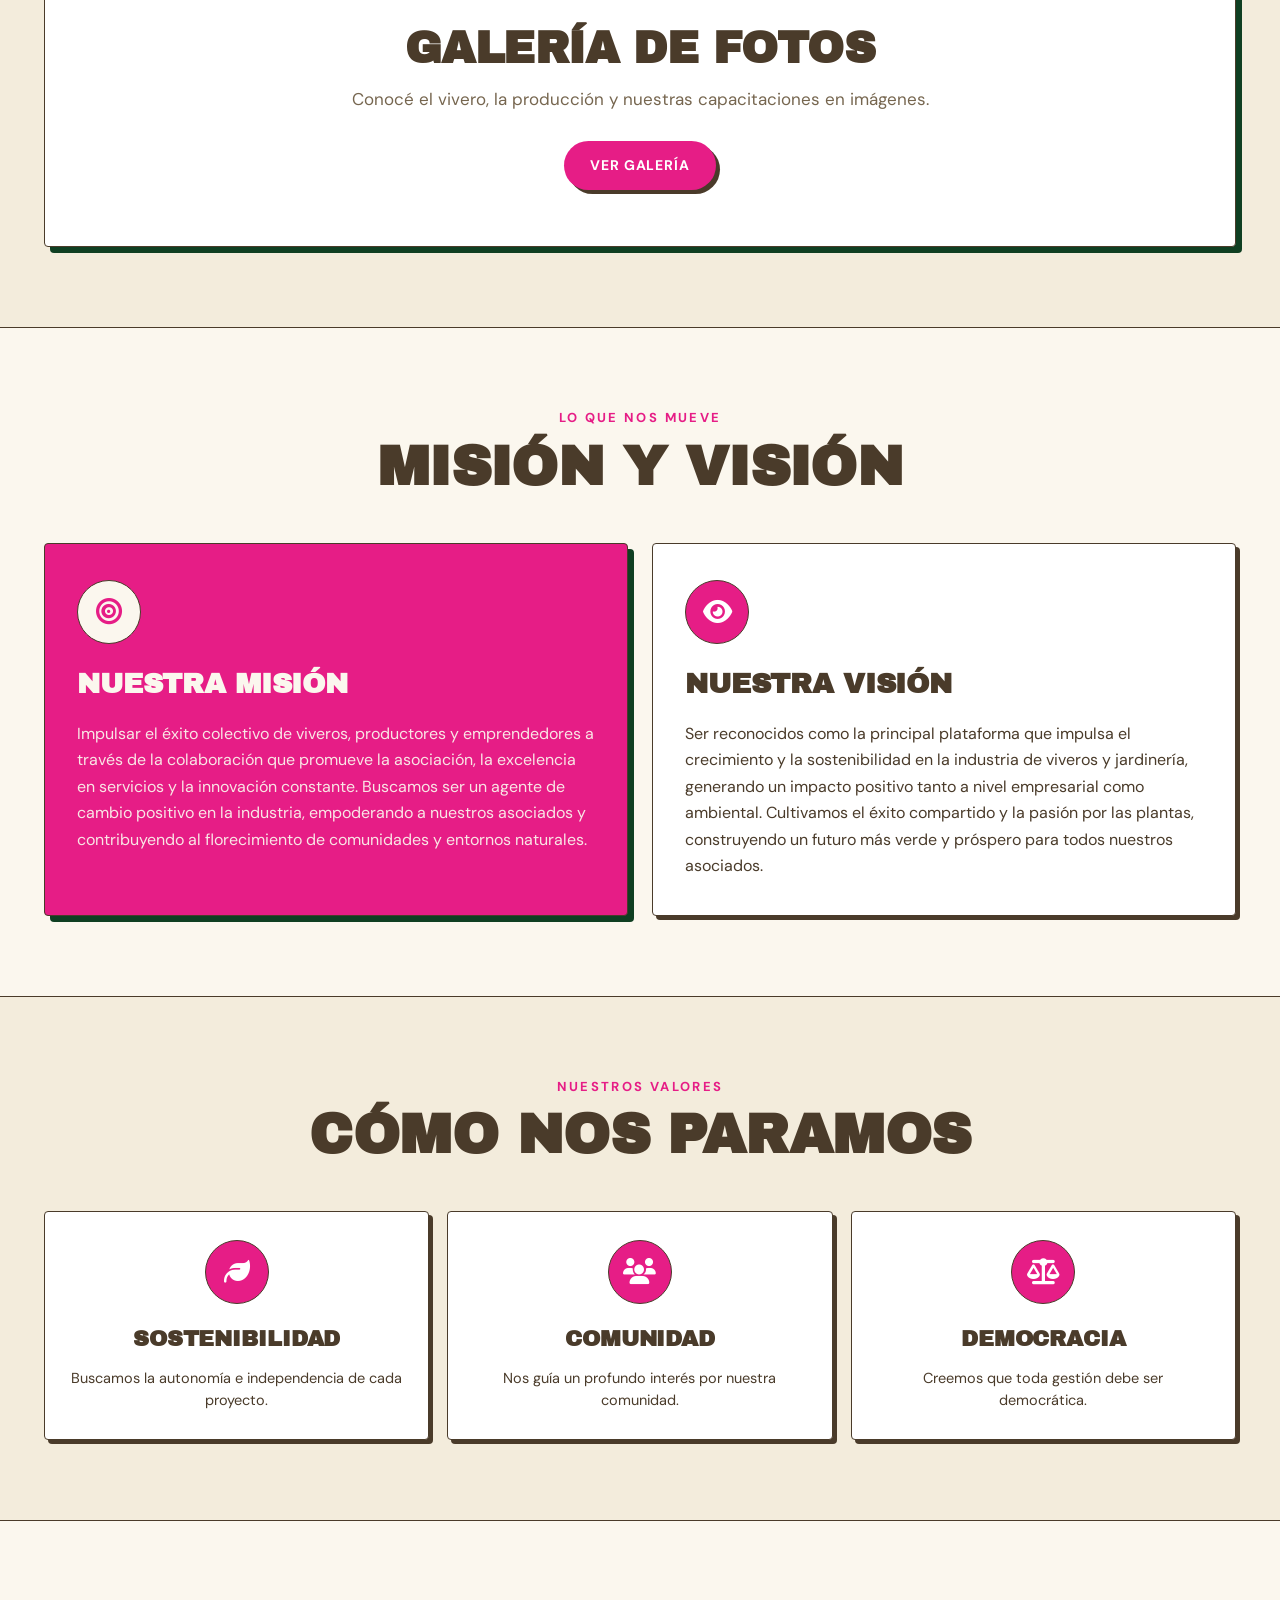
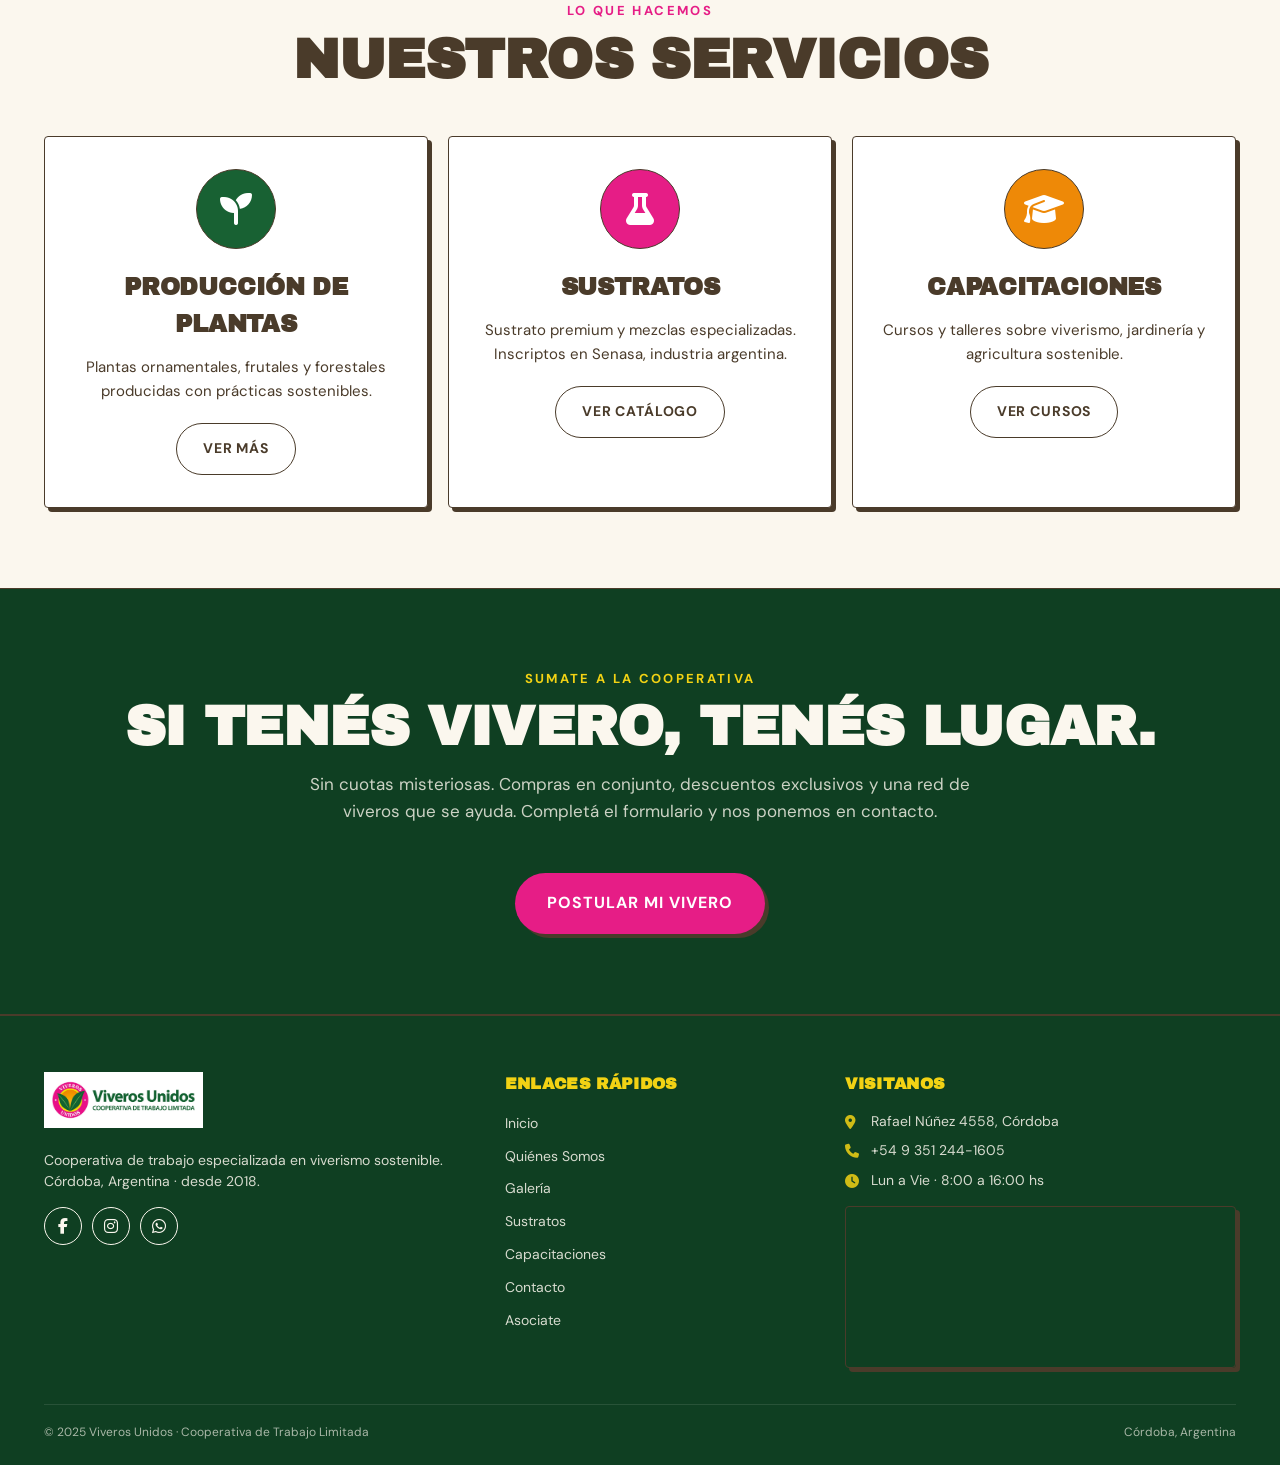
==== commit 212a54d6: "cambios web" ====
--- a/index.html
+++ b/index.html
@@ -31,6 +31,13 @@
         <a href="pages/sustratos.html" class="nav-link">Sustratos</a>
         <a href="pages/capacitaciones.html" class="nav-link">Capacitaciones</a>
         <a href="pages/contacto.html" class="nav-link">Contacto</a>
+
+<!-- Acceso Admin -->
+  <a href="/admin/index.html" class="nav-link nav-link-admin" title="Acceso Admin">
+    <i class="fas fa-lock"></i>
+  </a>
+
+
         <a href="https://docs.google.com/forms/d/e/1FAIpQLScl4JaH5wDi6V3-eNuL0g6yEZHYVHSTzhorQi8rGUn_2HOHoA/viewform?usp=dialog" class="nav-link nav-link--cta" target="_blank" rel="noopener noreferrer">Asociate</a>
       </div>
       <div class="nav-toggle" id="navToggle">
@@ -201,7 +208,7 @@
     <div class="container">
       <div class="footer-content">
         <div class="footer-section">
-          <img src="../assets/images/footer-logo.png" alt="Viveros Unidos" class="footer-logo" onerror="this.src='../assets/images/logo-viveros-unidos.png'">
+          <img src="assets/images/logo-viveros-unidos.png" alt="Viveros Unidos" class="footer-logo">
           <p>Cooperativa de trabajo especializada en viverismo sostenible. Córdoba, Argentina · desde 2018.</p>
           <div class="social-links">
             <a href="https://www.facebook.com/profile.php?id=100084114251123" class="social-link" target="_blank" rel="noopener"><i class="fab fa-facebook-f"></i></a>
--- a/css/style.css
+++ b/css/style.css
@@ -627,6 +627,12 @@
   font-family: var(--font-body); font-weight: 600; font-size: 13px;
   color: var(--soil); letter-spacing: .02em;
 }
+.gallery-status {
+  grid-column: 1 / -1;
+  text-align: center; padding: 48px 16px;
+  font-family: var(--font-body); color: var(--soil-mid); font-size: 15px;
+}
+.gallery-status--error { color: #C72525; }
 
 /* ============================================================
    FORM
@@ -771,8 +777,19 @@
 }
 
 /* ============================================================
+   OPTIMIZACIÓN TÁCTIL GLOBAL
+   Sin delay de 300ms, sin highlight azul en iOS/Android
+   ============================================================ */
+a, button, .filter-btn, .nav-toggle {
+  -webkit-tap-highlight-color: transparent;
+  touch-action: manipulation;
+}
+
+/* ============================================================
    RESPONSIVE
    ============================================================ */
+
+/* ── Tablet (≤ 980px) ── */
 @media (max-width: 980px) {
   .hero-home .hero-container { grid-template-columns: 1fr; }
   .hero-home .hero-art { height: 380px; max-width: 560px; margin: 0 auto; }
@@ -783,45 +800,190 @@
   .contact-grid, .products-grid, .courses-grid {
     grid-template-columns: repeat(2, 1fr);
   }
+  .workshops-grid, .contact-grid { grid-template-columns: repeat(2, 1fr) !important; }
   .stats-grid { grid-template-columns: repeat(3, 1fr); }
   .methodology-grid, .faq-grid { grid-template-columns: 1fr; }
   .gallery-grid { grid-template-columns: repeat(2, 1fr); }
   .contact-form-container { grid-template-columns: 1fr; }
   .footer-content { grid-template-columns: 1fr; }
-}
-
+  .section { padding: 64px 0; }
+}
+
+/* ── Mobile (≤ 720px) ── */
 @media (max-width: 720px) {
+  /* ── Navbar ── */
   .nav-menu {
     display: none;
     position: fixed; top: 78px; left: 0; right: 0;
     flex-direction: column; align-items: stretch;
     background: var(--paper);
     border-bottom: var(--border-w) solid var(--soil);
-    padding: 12px 16px 24px; gap: 4px;
+    box-shadow: 0 8px 32px rgba(74,59,42,.14);
+    padding: 8px 16px 20px; gap: 2px;
+    max-height: calc(100vh - 78px);
+    overflow-y: auto;
+    z-index: 999;
   }
   .nav-menu.active { display: flex; }
-  .nav-link { padding: 14px 12px; border-bottom: none; border-left: 3px solid transparent; }
+  .nav-link {
+    padding: 13px 12px;
+    border-bottom: none; border-left: 3px solid transparent;
+    min-height: 48px; display: flex; align-items: center;
+  }
   .nav-link.active { border-bottom: none; border-left-color: var(--magenta); }
-  .nav-link--cta { margin-left: 0; margin-top: 6px; text-align: center; }
+  .nav-link--cta {
+    margin-left: 0; margin-top: 10px;
+    justify-content: center;
+    min-height: 48px;
+  }
   .nav-toggle { display: flex; }
+
+  /* Hamburger → X al activarse */
+  .nav-toggle .bar {
+    transition: transform 220ms var(--ease), opacity 180ms var(--ease);
+  }
+  .nav-toggle.active .bar:nth-child(1) { transform: translateY(7px) rotate(45deg); }
+  .nav-toggle.active .bar:nth-child(2) { opacity: 0; transform: translateX(-8px); }
+  .nav-toggle.active .bar:nth-child(3) { transform: translateY(-7px) rotate(-45deg); }
+
   .logo-text { font-size: 15px; }
   .logo-text small { font-size: 8px; }
   .logo-image { height: 44px; }
 
-  .section { padding: 56px 0; }
-  .hero-home, .hero-page { padding: 24px 0 40px; padding-top: 24px; }
-  .hero-home .hero-actions { flex-direction: column; align-items: stretch; }
+  /* ── Layout ── */
+  .container { padding: 0 16px; }
+  .section { padding: 48px 0; }
+
+  /* ── Hero home ── */
+  .hero-home { padding-top: 82px; padding-bottom: 40px; }
+  .hero-home h1 { font-size: clamp(38px, 10vw, 52px); line-height: .92; }
+  .hero-home .hero-subtitle { font-size: 16px; margin-bottom: 24px; max-width: 100%; }
+  .hero-home .hero-art { display: none; }
+  .hero-home .hero-actions { flex-direction: column; align-items: stretch; gap: 10px; }
   .hero-home .hero-actions .btn-primary,
   .hero-home .hero-actions .btn-ghost,
   .hero-home .hero-actions .btn-secondary { text-align: center; }
 
+  /* ── Hero page ── */
+  .hero-page { padding-top: 96px; padding-bottom: 48px; }
+  .hero-page h1 { font-size: clamp(34px, 9vw, 44px); }
+  .hero-page .hero-subtitle { font-size: 15px; margin-top: 12px; }
+
+  /* ── Tipografía ── */
+  .section-title { margin-bottom: 28px; }
+  .section-lead { margin-top: 0; margin-bottom: 28px; font-size: 15px; }
+
+  /* ── Grids → columna única ── */
   .services-grid, .values-grid, .benefits-grid, .workshops-grid,
-  .contact-grid, .products-grid, .courses-grid, .stats-grid,
-  .gallery-grid {
+  .contact-grid, .products-grid, .courses-grid, .gallery-grid, .faq-grid {
     grid-template-columns: 1fr;
   }
+  .workshops-grid, .contact-grid { grid-template-columns: 1fr !important; }
+
+  /* Stats: 2 cols — más compacto y aprovecha mejor el espacio que 1 col */
+  .stats-grid { grid-template-columns: repeat(2, 1fr); }
+  .stat-number { font-size: 40px; }
+
+  /* ── Imágenes: mostrar completo sin recorte ── */
+  /* Gallery */
+  .gallery-item img { height: auto; aspect-ratio: 1/1; object-fit: contain; }
+
+  /* About */
+  .about-image img { height: auto; min-height: unset; max-height: none; object-fit: contain; }
+
+  /* Productos y cursos: quitar aspect-ratio forzado */
+  .product-image { aspect-ratio: auto; }
+  .product-image img { height: auto; object-fit: contain; }
+  .course-image { aspect-ratio: auto; }
+  .course-image img { height: auto; object-fit: contain; }
+
+  /* ── Botones dentro de about-text → full width ── */
+  .about-text .btn-primary,
+  .about-text .btn-secondary,
+  .about-text .btn-ghost {
+    display: block !important;
+    width: 100%; text-align: center;
+    margin-top: 16px !important;
+    box-sizing: border-box;
+  }
+
+  /* ── Product y course buttons → full width ── */
+  .product-content .btn-ghost,
+  .course-content .btn-ghost { align-self: stretch; text-align: center; width: 100%; }
+
+  /* ── Process / Methodology ── */
   .process-step, .methodology-item { flex-direction: column; align-items: stretch; }
   .step-number, .methodology-number { margin: 0 auto; }
-  .cta-box { padding: 36px 24px; }
-  .footer-bottom { flex-direction: column; align-items: flex-start; }
-}
+
+  /* ── CTA box ── */
+  .cta-box { padding: 36px 20px; }
+  .cta-box .stamp { font-size: 13px; padding: 7px 10px; }
+
+  /* ── Stack de botones en pares ── */
+  .cta-box .btn-primary + .btn-secondary,
+  .cta-box .btn-primary + .btn-ghost,
+  .section.bg-magenta .btn-primary + .btn-ghost,
+  .section.bg-magenta .btn-primary + .btn-secondary,
+  .section.bg-dark .btn-primary + .btn-ghost,
+  .section.bg-dark .btn-primary + .btn-secondary {
+    margin-left: 0 !important;
+    margin-top: 12px;
+  }
+
+  /* ── Formulario ── */
+  .form-container { padding: 24px 18px; }
+  .form-info h2 { font-size: 30px; }
+  .mission-card, .vision-card { padding: 28px 20px; }
+
+  /* ── Mapa ── */
+  .map-full .map-container iframe { height: 42vh; min-height: 220px; }
+
+  /* ── Footer ── */
+  .footer { padding: 44px 0 20px; }
+  .footer-bottom { flex-direction: column; align-items: flex-start; gap: 6px; }
+
+  /* ── WhatsApp float ── */
+  .whatsapp-float { bottom: 16px; right: 14px; }
+  .whatsapp-float a { width: 52px; height: 52px; font-size: 24px; }
+}
+
+/* ── Pantallas muy pequeñas (≤ 480px) ── */
+@media (max-width: 480px) {
+  .logo-image { height: 38px; }
+  .logo-text { font-size: 13px; }
+  .logo-text small { font-size: 7.5px; }
+  .container { padding: 0 14px; }
+  .section { padding: 36px 0; }
+
+  /* ── Hero home ── */
+  .hero-home { padding-top: 82px; padding-bottom: 32px; }
+  .hero-home h1 { font-size: clamp(30px, 10.5vw, 40px); }
+
+  /* ── Hero page ── */
+  .hero-page { padding-top: 96px; padding-bottom: 36px; }
+  .hero-page h1 { font-size: clamp(28px, 9.5vw, 36px); }
+
+  /* ── Section title ── */
+  .section-title { font-size: clamp(26px, 8.5vw, 36px); }
+
+  /* ── Stats ── */
+  .stats-grid { grid-template-columns: repeat(2, 1fr); }
+  .stat-number { font-size: 36px; }
+  .stat-item { padding: 18px 12px; }
+
+  /* ── Buttons ── */
+  .btn-lg { padding: 14px 22px; font-size: 14px; }
+
+  /* ── CTA box ── */
+  .stamp { font-size: 14px; padding: 8px 12px; }
+  .cta-box { padding: 28px 14px; }
+  .cta-box h2 { font-size: clamp(22px, 7vw, 28px); }
+
+  /* ── Nav ── */
+  .nav-container { padding: 0 14px; }
+
+  /* ── Cards ── */
+  .value-card, .benefit-item, .workshop-card, .contact-card { padding: 18px 14px; }
+  .value-icon, .benefit-icon, .workshop-icon, .contact-icon { width: 54px; height: 54px; font-size: 22px; }
+  .service-icon { width: 66px; height: 66px; font-size: 26px; }
+}
